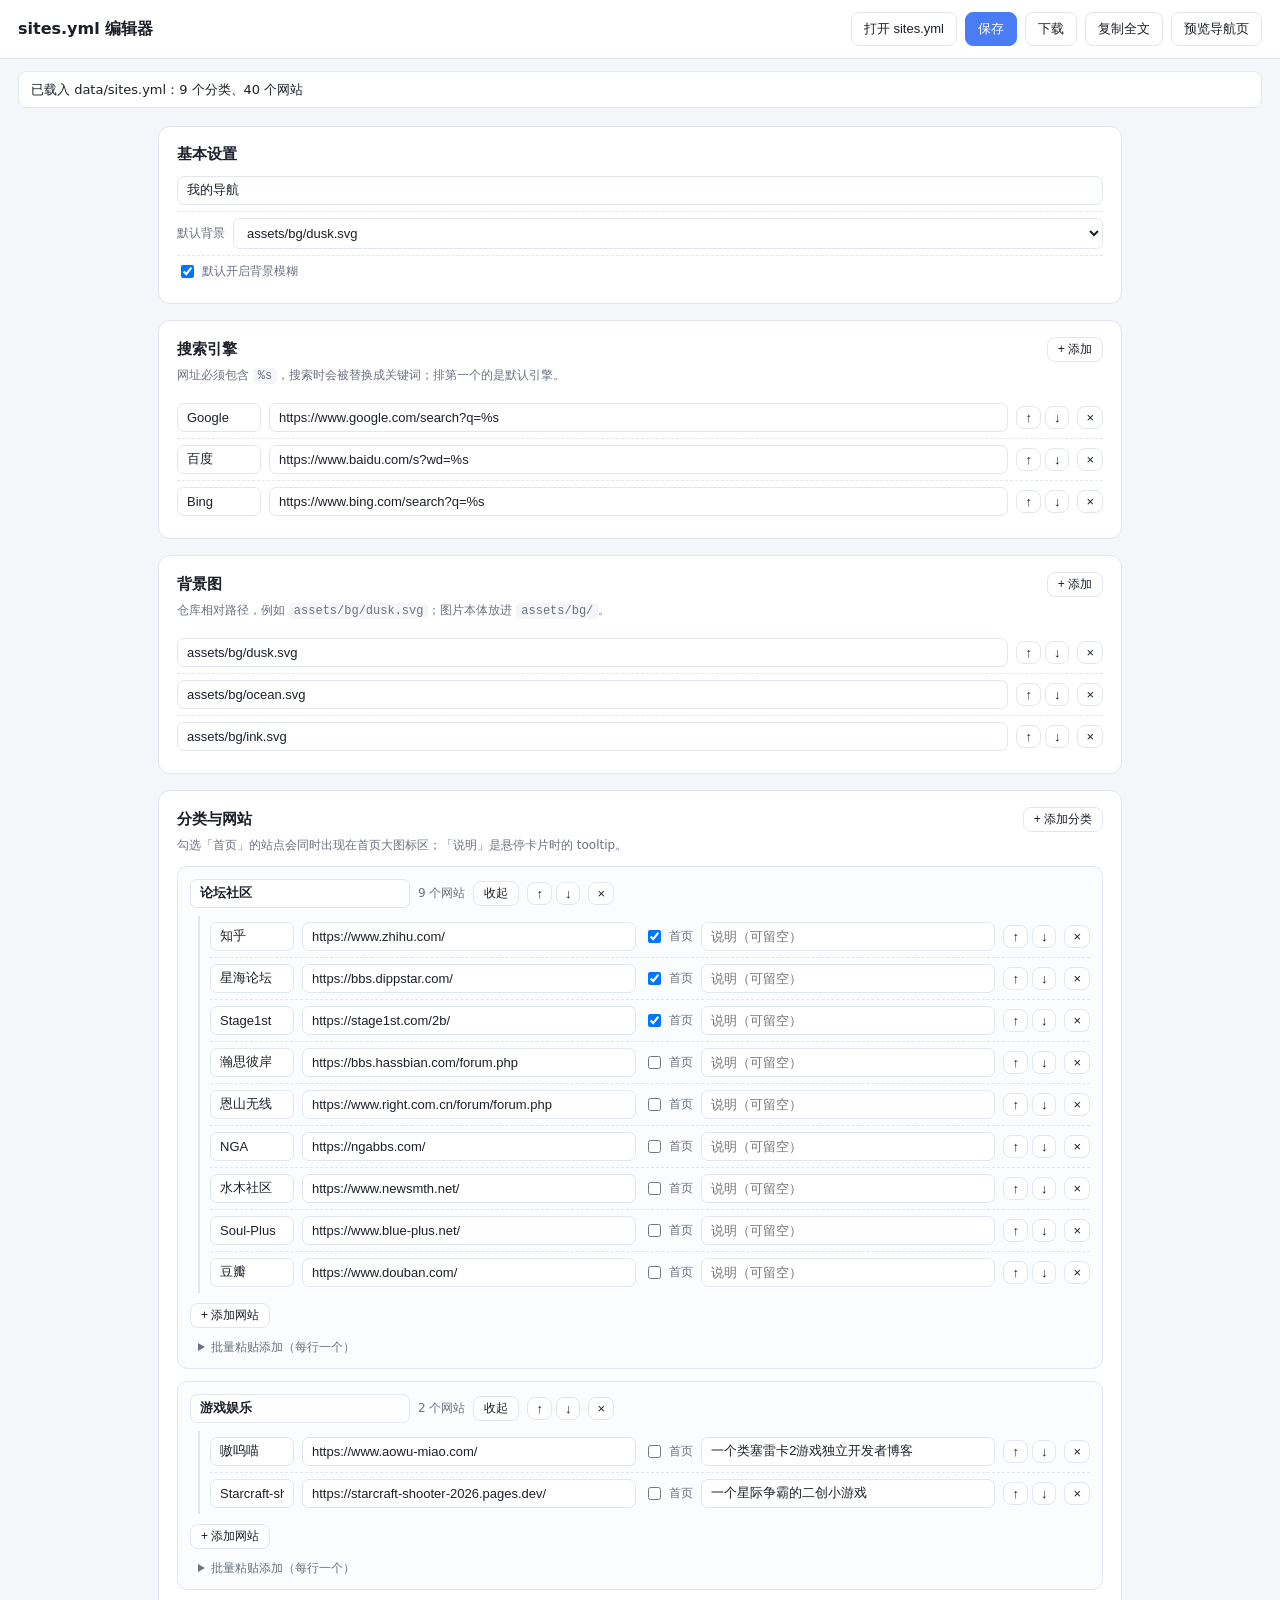
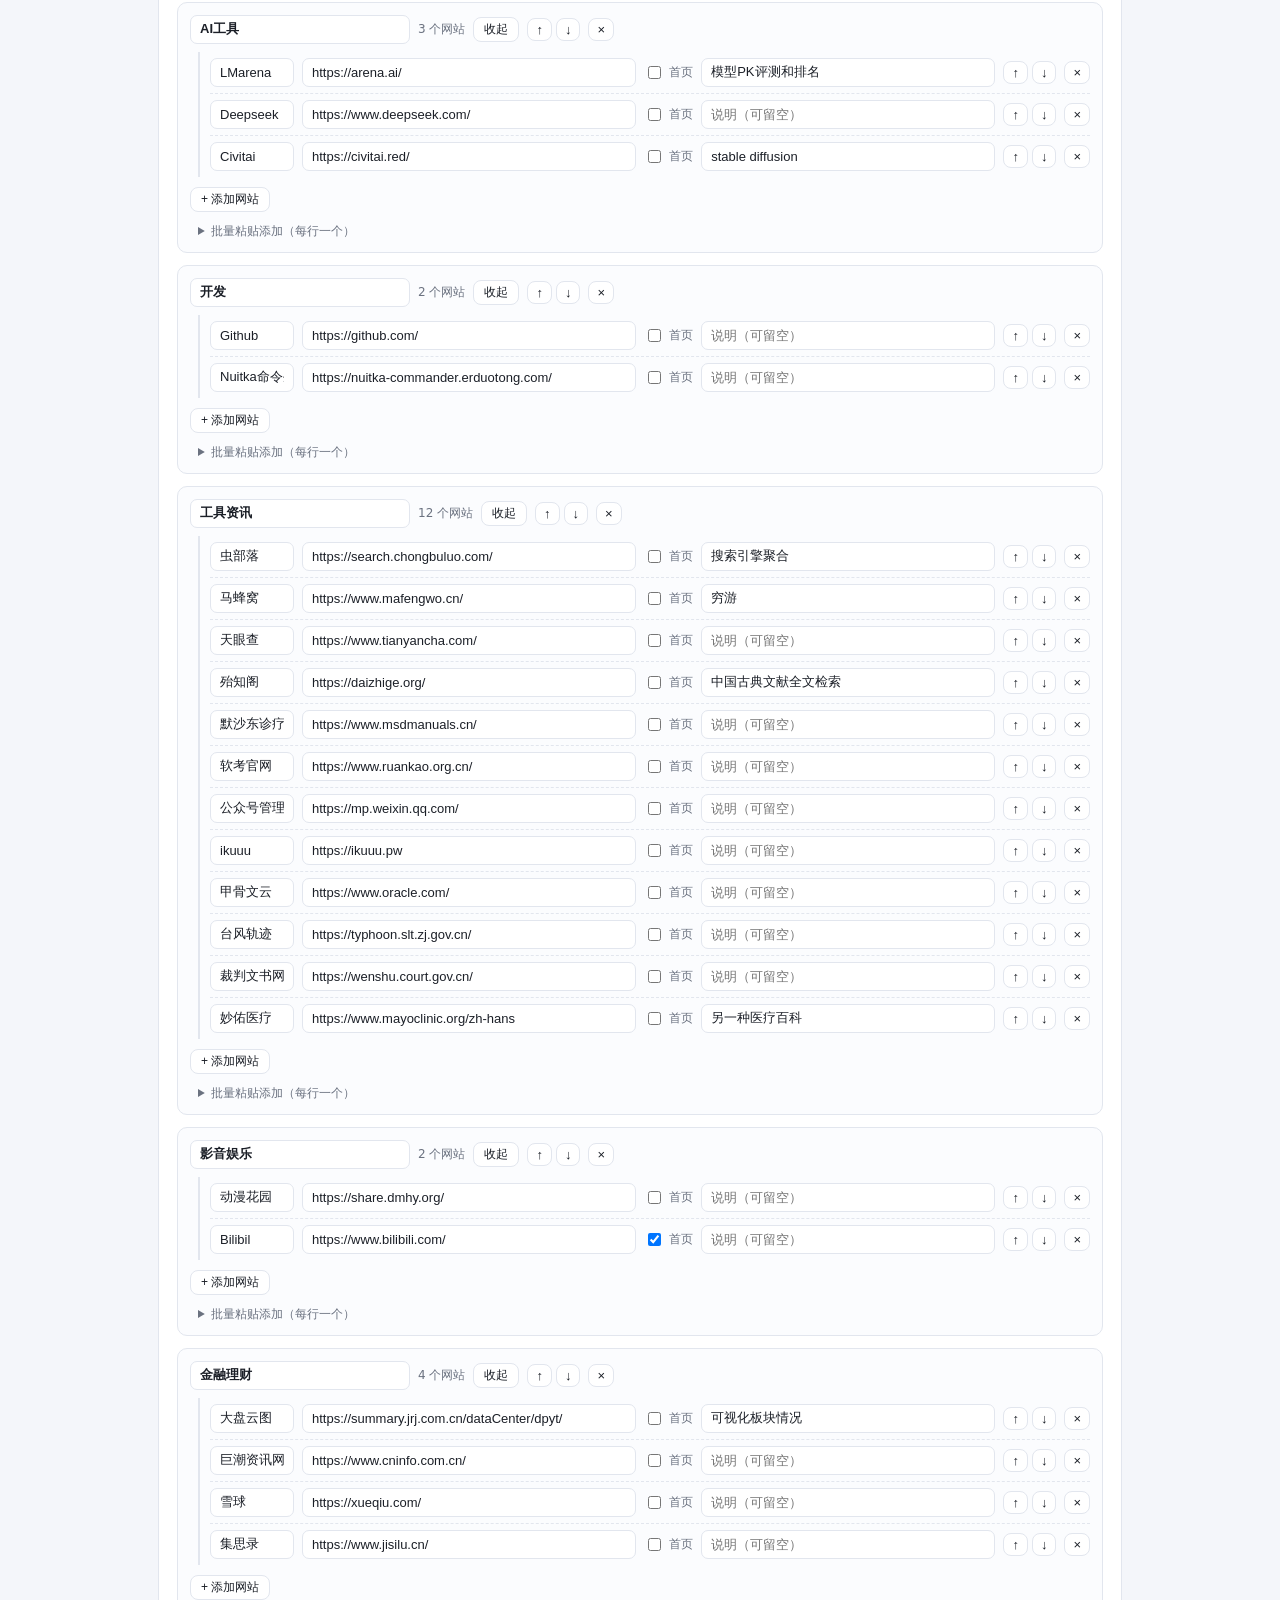
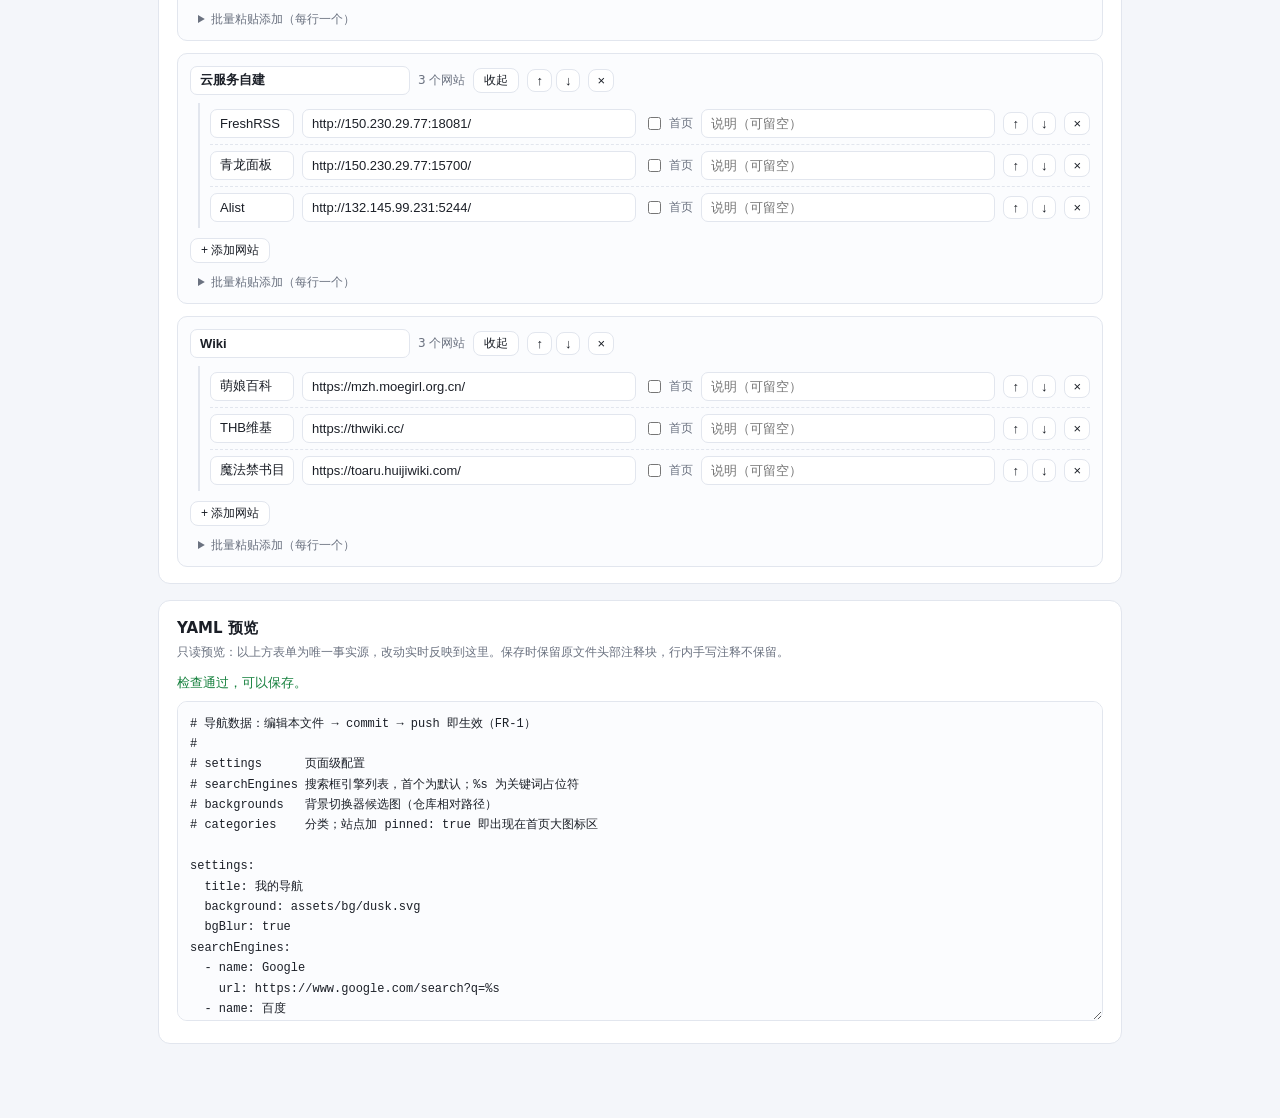
==== tools/yaml-editor.html @ 1fcb44eb "init: 纯静态个人导航页 原生 HTML + CSS + JavaScript，YAML 作单一数据源，零构建零 CDN。 首页 pinned 大图标、分类标签页、搜索引擎切换、背景与明暗主题， " ====
<!DOCTYPE html>
<html lang="zh-CN">
<head>
<meta charset="UTF-8">
<meta name="viewport" content="width=device-width, initial-scale=1">
<title>sites.yml 编辑器</title>
<style>
  :root {
    --bg: #f4f6fa; --fg: #1b1f27; --dim: #6b7280;
    --card: #fff; --line: #e2e6ee; --accent: #4a7cf7; --warn: #c2410c; --ok: #15803d;
  }
  * { box-sizing: border-box; }
  body {
    margin: 0; background: var(--bg); color: var(--fg);
    font: 14px/1.5 system-ui, -apple-system, "Segoe UI", "PingFang SC", "Microsoft YaHei", sans-serif;
  }
  .bar {
    position: sticky; top: 0; z-index: 5;
    display: flex; flex-wrap: wrap; align-items: center; gap: 10px;
    padding: 12px 18px; background: var(--card); border-bottom: 1px solid var(--line);
  }
  .bar h1 { margin: 0; font-size: 16px; font-weight: 600; }
  .acts { display: flex; flex-wrap: wrap; gap: 8px; margin-left: auto; }
  main { max-width: 1000px; margin: 0 auto; padding: 18px 18px 60px; }
  .card {
    margin-bottom: 16px; padding: 16px 18px;
    background: var(--card); border: 1px solid var(--line); border-radius: 12px;
  }
  .card h2 { display: flex; align-items: center; gap: 10px; margin: 0 0 4px; font-size: 15px; }
  .card h2 .btn { margin-left: auto; }
  .hint { margin: 0 0 12px; color: var(--dim); font-size: 12px; }
  code { padding: 1px 5px; border-radius: 4px; background: var(--bg); font-size: 12px; }
  .status { margin: 12px 18px 0; padding: 8px 12px; border-radius: 8px; background: var(--card); border: 1px solid var(--line); font-size: 13px; }
  .status[data-bad="1"] { border-color: var(--warn); color: var(--warn); }
  .btn {
    padding: 6px 12px; border: 1px solid var(--line); border-radius: 8px;
    background: var(--card); color: var(--fg); font-size: 13px; cursor: pointer; text-decoration: none;
  }
  .btn:hover { border-color: var(--accent); color: var(--accent); }
  .btn--go { border-color: var(--accent); background: var(--accent); color: #fff; }
  .btn--go:hover { color: #fff; opacity: .9; }
  .btn--icon { padding: 4px 8px; line-height: 1; }
  .btn--sm { padding: 3px 10px; font-size: 12px; }
  .row { display: flex; flex-wrap: wrap; align-items: center; gap: 8px; padding: 6px 0; border-bottom: 1px dashed var(--line); }
  .row:last-child { border-bottom: 0; }
  .in {
    flex: 1 1 140px; min-width: 0; padding: 6px 9px;
    border: 1px solid var(--line); border-radius: 7px; background: #fff; color: var(--fg); font-size: 13px;
  }
  .in--url { flex: 2 1 240px; }
  .in--desc { flex: 2 1 200px; }
  .in--sm { flex: 0 0 84px; }
  .in.bad { border-color: var(--warn); background: #fff7ed; }
  .pin { display: inline-flex; align-items: center; gap: 5px; font-size: 12px; color: var(--dim); white-space: nowrap; }
  .moves { display: inline-flex; gap: 4px; }
  .cat { margin-top: 12px; padding: 12px; border: 1px solid var(--line); border-radius: 10px; background: #fbfcfe; }
  .cat-head { display: flex; flex-wrap: wrap; align-items: center; gap: 8px; }
  .cat-head .in { flex: 0 1 220px; font-weight: 600; }
  .tag { font-size: 12px; color: var(--dim); }
  .sites { margin: 8px 0 0 8px; padding-left: 10px; border-left: 2px solid var(--line); }
  .cat.collapsed .sites, .cat.collapsed .batch { display: none; }
  .batch { margin: 10px 0 0 8px; font-size: 12px; color: var(--dim); }
  .batch textarea { width: 100%; margin-top: 6px; padding: 8px; border: 1px solid var(--line); border-radius: 8px; font: 12px/1.6 ui-monospace, Menlo, Consolas, monospace; }
  .yaml {
    width: 100%; height: 320px; margin-top: 8px; padding: 12px;
    border: 1px solid var(--line); border-radius: 10px; background: #fbfcfe;
    font: 12px/1.7 ui-monospace, Menlo, Consolas, monospace; color: var(--fg); resize: vertical;
  }
  .issues { margin: 0; font-size: 13px; }
  .issues.ok { color: var(--ok); }
  .issues ul { margin: 6px 0 0; padding-left: 20px; color: var(--warn); }
  .add { margin-top: 10px; }
</style>
</head>
<body>
  <header class="bar">
    <h1>sites.yml 编辑器</h1>
    <div class="acts">
      <button id="btn-open" class="btn">打开 sites.yml</button>
      <button id="btn-save" class="btn btn--go">保存</button>
      <button id="btn-download" class="btn">下载</button>
      <button id="btn-copy" class="btn">复制全文</button>
      <a class="btn" href="../index.html" target="_blank" rel="noopener">预览导航页</a>
    </div>
  </header>

  <p id="status" class="status">正在读取 data/sites.yml …</p>

  <main>
    <section class="card">
      <h2>基本设置</h2>
      <div id="settings"></div>
    </section>

    <section class="card">
      <h2>搜索引擎<button id="add-engine" class="btn btn--sm">+ 添加</button></h2>
      <p class="hint">网址必须包含 <code>%s</code>，搜索时会被替换成关键词；排第一个的是默认引擎。</p>
      <div id="engines"></div>
    </section>

    <section class="card">
      <h2>背景图<button id="add-bg" class="btn btn--sm">+ 添加</button></h2>
      <p class="hint">仓库相对路径，例如 <code>assets/bg/dusk.svg</code>；图片本体放进 <code>assets/bg/</code>。</p>
      <div id="bgs"></div>
    </section>

    <section class="card">
      <h2>分类与网站<button id="add-cat" class="btn btn--sm">+ 添加分类</button></h2>
      <p class="hint">勾选「首页」的站点会同时出现在首页大图标区；「说明」是悬停卡片时的 tooltip。</p>
      <div id="cats"></div>
    </section>

    <section class="card">
      <h2>YAML 预览</h2>
      <p class="hint">只读预览：以上方表单为唯一事实源，改动实时反映到这里。保存时保留原文件头部注释块，行内手写注释不保留。</p>
      <p id="issues" class="issues"></p>
      <textarea id="yaml" class="yaml" spellcheck="false" readonly></textarea>
    </section>
  </main>

  <input id="file" type="file" accept=".yml,.yaml,.txt" hidden>

  <script src="../js/vendor/js-yaml.min.js"></script>
  <script>
  (function () {
    'use strict';

    var model = null;   // 当前编辑中的数据结构
    var handle = null;  // File System Access 句柄，有则可一键覆盖原文件
    var yamlHeader = ''; // 原文件头部注释块；重 dump 会丢注释，导出时拼回

    function $(id) { return document.getElementById(id); }
    function isHttp(v) { return /^https?:\/\/\S+$/.test(String(v || '').trim()); }
    function arr(v) { return Array.isArray(v) ? v : []; }
    function str(v) { return v == null ? '' : String(v); }

    function el(tag, cls, text) {
      var n = document.createElement(tag);
      if (cls) n.className = cls;
      if (text != null) n.textContent = text;
      return n;
    }

    function input(value, ph, cls, onInput) {
      var i = el('input', 'in' + (cls ? ' ' + cls : ''));
      i.value = str(value);
      i.placeholder = ph;
      i.addEventListener('input', function () { onInput(i.value); });
      return i;
    }

    function button(label, title, fn, cls) {
      var b = el('button', 'btn ' + (cls || 'btn--icon'), label);
      b.type = 'button';
      b.title = title;
      b.addEventListener('click', fn);
      return b;
    }

    // 上移/下移：交换后重渲该列表
    function moves(list, i, rerender) {
      var wrap = el('span', 'moves');
      function swap(delta) {
        var j = i + delta;
        if (j < 0 || j >= list.length) return;
        var t = list[i]; list[i] = list[j]; list[j] = t;
        rerender();
        syncYaml();
      }
      wrap.appendChild(button('↑', '上移', function () { swap(-1); }));
      wrap.appendChild(button('↓', '下移', function () { swap(1); }));
      return wrap;
    }

    /* ---------------- 载入 ---------------- */

    function blankModel() {
      return {
        settings: { title: '导航', background: '', bgBlur: false },
        searchEngines: [], backgrounds: [], categories: []
      };
    }

    function loadText(text, source) {
      var raw;
      try {
        raw = jsyaml.load(text) || {};
      } catch (e) {
        status('YAML 解析失败：' + e.message, true);
        return false;
      }
      if (!raw || typeof raw !== 'object') raw = {};
      yamlHeader = (text.match(/^(?:[ \t]*(?:#[^\n]*)?\n)*/) || [''])[0];
      model = {
        settings: {
          title: str((raw.settings || {}).title) || '导航',
          background: str((raw.settings || {}).background),
          bgBlur: !!(raw.settings || {}).bgBlur
        },
        searchEngines: arr(raw.searchEngines).map(function (e) {
          return { name: str(e && e.name), url: str(e && e.url) };
        }),
        backgrounds: arr(raw.backgrounds).map(str),
        categories: arr(raw.categories).map(function (c) {
          return {
            name: str(c && c.name) || '未命名',
            sites: arr(c && c.sites).map(function (s) {
              return { name: str(s && s.name), url: str(s && s.url), pinned: !!(s && s.pinned), desc: str(s && s.desc) };
            })
          };
        })
      };
      renderAll();
      status('已载入 ' + source + '：' + model.categories.length + ' 个分类、' + countSites() + ' 个网站');
      return true;
    }

    function countSites() {
      return model.categories.reduce(function (n, c) { return n + c.sites.length; }, 0);
    }

    function status(text, bad) {
      var s = $('status');
      s.textContent = text;
      s.setAttribute('data-bad', bad ? '1' : '0');
    }

    /* ---------------- 渲染 ---------------- */

    function renderAll() {
      renderSettings();
      renderEngines();
      renderBg();
      renderCats();
      syncYaml();
    }

    function renderSettings() {
      var box = $('settings');
      box.textContent = '';

      var title = input(model.settings.title, '我的导航', '', function (v) { model.settings.title = v; syncYaml(); });
      box.appendChild(el('div', 'row', '')).appendChild(title);

      var sel = el('select', 'in');
      sel.appendChild(option('（无背景）', ''));
      model.backgrounds.forEach(function (p) { sel.appendChild(option(p, p)); });
      // 当前值不在候选里时补一项，避免静默丢失
      if (model.settings.background && model.backgrounds.indexOf(model.settings.background) === -1) {
        sel.appendChild(option(model.settings.background + '（不在候选列表中）', model.settings.background));
      }
      sel.value = model.settings.background || '';
      sel.addEventListener('change', function () { model.settings.background = sel.value; syncYaml(); });
      var r2 = el('div', 'row');
      r2.appendChild(el('span', 'tag', '默认背景'));
      r2.appendChild(sel);
      box.appendChild(r2);

      var lab = el('label', 'pin');
      var cb = el('input');
      cb.type = 'checkbox';
      cb.checked = model.settings.bgBlur;
      cb.addEventListener('change', function () { model.settings.bgBlur = cb.checked; syncYaml(); });
      lab.appendChild(cb);
      lab.appendChild(el('span', '', '默认开启背景模糊'));
      var r3 = el('div', 'row');
      r3.appendChild(lab);
      box.appendChild(r3);
    }

    function option(text, value) {
      var o = el('option', '', text);
      o.value = value;
      return o;
    }

    function renderEngines() {
      var box = $('engines');
      box.textContent = '';
      model.searchEngines.forEach(function (e, i) {
        var row = el('div', 'row');
        var name = input(e.name, '名称', 'in--sm', function (v) {
          e.name = v;
          mark(name, !e.name);
          syncYaml();
        });
        var url = input(e.url, 'https://...?q=%s', 'in--url', function (v) {
          e.url = v;
          mark(url, !isHttp(e.url) || e.url.indexOf('%s') === -1);
          syncYaml();
        });
        row.appendChild(name);
        row.appendChild(url);
        row.appendChild(moves(model.searchEngines, i, renderEngines));
        row.appendChild(button('×', '删除', function () {
          model.searchEngines.splice(i, 1);
          renderEngines();
          syncYaml();
        }));
        box.appendChild(row);
        mark(name, !e.name);
        mark(url, !isHttp(e.url) || e.url.indexOf('%s') === -1);
      });
      if (!model.searchEngines.length) box.appendChild(el('p', 'hint', '还没有搜索引擎'));
    }

    function renderBg() {
      var box = $('bgs');
      box.textContent = '';
      model.backgrounds.forEach(function (p, i) {
        var row = el('div', 'row');
        row.appendChild(input(p, 'assets/bg/xxx.svg', 'in--url', function (v) {
          model.backgrounds[i] = v;
          syncYaml();
        }));
        row.appendChild(moves(model.backgrounds, i, renderBg));
        row.appendChild(button('×', '删除', function () {
          model.backgrounds.splice(i, 1);
          renderBg();
          renderSettings();
          syncYaml();
        }));
        box.appendChild(row);
      });
      if (!model.backgrounds.length) box.appendChild(el('p', 'hint', '还没有候选背景'));
    }

    function renderCats() {
      var box = $('cats');
      box.textContent = '';
      model.categories.forEach(function (cat, ci) {
        var wrap = el('div', 'cat');
        var head = el('div', 'cat-head');
        head.appendChild(input(cat.name, '分类名', 'in--sm', function (v) { cat.name = v; syncYaml(); }));
        head.appendChild(el('span', 'tag', cat.sites.length + ' 个网站'));
        head.appendChild(button('收起', '收起/展开', function () {
          wrap.classList.toggle('collapsed');
        }, 'btn--sm'));
        head.appendChild(moves(model.categories, ci, renderCats));
        head.appendChild(button('×', '删除分类', function () {
          if (!confirm('删除分类「' + cat.name + '」及其 ' + cat.sites.length + ' 个网站？')) return;
          model.categories.splice(ci, 1);
          renderCats();
          syncYaml();
        }));
        wrap.appendChild(head);

        var list = el('div', 'sites');
        cat.sites.forEach(function (site, si) {
          list.appendChild(siteRow(cat, site, si));
        });
        wrap.appendChild(list);

        var addRow = el('div', 'add');
        addRow.appendChild(button('+ 添加网站', '新增一条', function () {
          cat.sites.push({ name: '', url: '', pinned: false, desc: '' });
          renderCats();
          syncYaml();
        }, 'btn--sm'));
        wrap.appendChild(addRow);

        wrap.appendChild(batchBox(cat));
        box.appendChild(wrap);
      });
      if (!model.categories.length) box.appendChild(el('p', 'hint', '还没有分类'));
    }

    function siteRow(cat, site, si) {
      var row = el('div', 'row');
      var name = input(site.name, '名称', 'in--sm', function (v) {
        site.name = v;
        mark(name, !site.name);
        syncYaml();
      });
      var url = input(site.url, 'https://...', 'in--url', function (v) {
        site.url = v.trim();
        // 网址填了但名字空着时，顺手用域名补上，省一次输入
        if (!site.name && isHttp(site.url)) {
          name.value = nameFromUrl(site.url);
          site.name = name.value;
        }
        mark(name, !site.name);
        mark(url, !isHttp(site.url));
        syncYaml();
      });
      var desc = input(site.desc, '说明（可留空）', 'in--desc', function (v) { site.desc = v; syncYaml(); });

      var pin = el('label', 'pin');
      var cb = el('input');
      cb.type = 'checkbox';
      cb.checked = site.pinned;
      cb.addEventListener('change', function () { site.pinned = cb.checked; syncYaml(); });
      pin.appendChild(cb);
      pin.appendChild(el('span', '', '首页'));

      row.appendChild(name);
      row.appendChild(url);
      row.appendChild(pin);
      row.appendChild(desc);
      row.appendChild(moves(cat.sites, si, renderCats));
      row.appendChild(button('×', '删除', function () {
        cat.sites.splice(si, 1);
        renderCats();
        syncYaml();
      }));

      mark(url, !isHttp(site.url));
      mark(name, !site.name);
      return row;
    }

    // 批量粘贴：每行一个网站，格式「网址」或「名称 网址 说明」
    function batchBox(cat) {
      var box = el('details', 'batch');
      box.appendChild(el('summary', '', '批量粘贴添加（每行一个）'));
      var ta = el('textarea');
      ta.rows = 3;
      ta.placeholder = 'https://example.com\n谷歌 https://www.google.com 搜索\n少数派 | https://sspai.com | 优质内容平台';
      var go = button('批量添加', '按行解析并追加到本分类', function () {
        var lines = ta.value.split('\n');
        var added = 0;
        lines.forEach(function (line) {
          var site = parseSite(line);
          if (!site) return;
          cat.sites.push(site);
          added++;
        });
        ta.value = '';
        renderCats();
        syncYaml();
        status(added ? '已添加 ' + added + ' 个网站到「' + cat.name + '」' : '没有识别到有效行（每行要有 http/https 网址）', !added);
      }, 'btn--sm');
      box.appendChild(ta);
      box.appendChild(go);
      return box;
    }

    function parseSite(line) {
      line = String(line).trim();
      if (!line || line.charAt(0) === '#') return null;
      var parts = line.indexOf('|') !== -1
        ? line.split('|').map(function (s) { return s.trim(); })
        : line.split(/\s+/);
      parts = parts.filter(Boolean);
      if (!parts.length) return null;

      var name = '', url = '', desc = '';
      var head = parts.findIndex(function (p) { return /^https?:\/\//i.test(p); });
      if (head === -1) return null;
      if (head > 0) name = parts.slice(0, head).join(' ');
      url = parts[head];
      desc = parts.slice(head + 1).join(' ');
      if (!isHttp(url)) return null;
      return { name: name || nameFromUrl(url), url: url, pinned: false, desc: desc };
    }

    function nameFromUrl(url) {
      try {
        var host = new URL(url).hostname.replace(/^www\./, '');
        return host.charAt(0).toUpperCase() + host.slice(1);
      } catch (e) {
        return '';
      }
    }

    function mark(node, bad) {
      node.classList.toggle('bad', !!bad);
    }

    /* ---------------- 导出 ---------------- */

    // 空字段不写进 YAML，保持文件干净
    function clean() {
      return {
        settings: {
          title: model.settings.title,
          background: model.settings.background || '',
          bgBlur: !!model.settings.bgBlur
        },
        searchEngines: model.searchEngines.map(function (e) { return { name: e.name, url: e.url }; }),
        backgrounds: model.backgrounds.slice(),
        categories: model.categories.map(function (c) {
          return {
            name: c.name,
            sites: c.sites.map(function (s) {
              var o = { name: s.name, url: s.url };
              if (s.pinned) o.pinned = true;
              if (s.desc) o.desc = s.desc;
              return o;
            })
          };
        })
      };
    }

    function validate() {
      var issues = [];
      if (!model.settings.title) issues.push('页面标题为空');
      model.searchEngines.forEach(function (e, i) {
        var tag = '第 ' + (i + 1) + ' 个搜索引擎';
        if (!e.name) issues.push(tag + '未填名称');
        if (!isHttp(e.url)) issues.push(tag + '网址无效（须 http/https）');
        else if (e.url.indexOf('%s') === -1) issues.push(tag + '网址缺少 %s 占位符');
      });
      model.categories.forEach(function (c) {
        if (!c.name) issues.push('有分类未命名');
        c.sites.forEach(function (s) {
          if (!isHttp(s.url)) issues.push('「' + (s.name || '未命名') + '」网址无效（须 http/https）');
          else if (!s.name) issues.push(s.url + ' 未填名称');
        });
      });
      return issues;
    }

    function syncYaml() {
      // 预览区只读，无条件回写，保存的永远是当前表单内容
      $('yaml').value = yamlHeader + jsyaml.dump(clean(), { lineWidth: -1, noRefs: true });

      var issues = validate();
      var box = $('issues');
      box.textContent = '';
      box.className = 'issues' + (issues.length ? '' : ' ok');
      if (!issues.length) {
        box.textContent = '检查通过，可以保存。';
        return;
      }
      box.textContent = '有 ' + issues.length + ' 处需要注意（不影响保存，但导航页会丢弃无效条目）：';
      var ul = el('ul');
      issues.slice(0, 12).forEach(function (t) { ul.appendChild(el('li', '', t)); });
      if (issues.length > 12) ul.appendChild(el('li', '', '……其余 ' + (issues.length - 12) + ' 处类似'));
      box.appendChild(ul);
    }

    function currentText() {
      return $('yaml').value;
    }

    function download() {
      var blob = new Blob([currentText()], { type: 'text/yaml;charset=utf-8' });
      var a = el('a');
      a.href = URL.createObjectURL(blob);
      a.download = 'sites.yml';
      a.click();
      setTimeout(function () { URL.revokeObjectURL(a.href); }, 1000);
      status('已下载 sites.yml —— 用它覆盖 data/sites.yml 即可');
    }

    async function save() {
      var text = currentText();
      try {
        if (!handle && window.showSaveFilePicker) {
          handle = await window.showSaveFilePicker({
            suggestedName: 'sites.yml',
            types: [{ description: 'YAML 文件', accept: { 'text/yaml': ['.yml', '.yaml'] } }]
          });
        }
        if (handle) {
          var w = await handle.createWritable();
          await w.write(text);
          await w.close();
          status('已保存：' + handle.name + '（回到导航页刷新即可看到）');
          return;
        }
      } catch (e) {
        if (e && e.name === 'AbortError') { status('已取消保存'); return; }
      }
      download();
    }

    async function openFile() {
      if (window.showOpenFilePicker) {
        try {
          var picks = await window.showOpenFilePicker({
            multiple: false,
            types: [{ description: 'YAML 文件', accept: { 'text/yaml': ['.yml', '.yaml'] } }]
          });
          handle = picks[0];
          var f = await handle.getFile();
          loadText(await f.text(), handle.name);
          return;
        } catch (e) {
          if (e && e.name !== 'AbortError') handle = null;
          else return;
        }
      }
      $('file').click();
    }

    /* ---------------- 接线 ---------------- */

    $('btn-open').addEventListener('click', openFile);
    $('btn-save').addEventListener('click', save);
    $('btn-download').addEventListener('click', download);
    $('btn-copy').addEventListener('click', function () {
      var ta = $('yaml');
      ta.select();
      if (navigator.clipboard) {
        navigator.clipboard.writeText(currentText()).then(
          function () { status('已复制到剪贴板'); },
          function () { status('复制失败，请手动全选预览区复制', true); }
        );
      } else {
        status('浏览器不支持一键复制，已选中全文，请按 Ctrl+C', true);
      }
    });

    $('file').addEventListener('change', function () {
      var f = this.files[0];
      this.value = '';
      if (f) f.text().then(function (t) { loadText(t, f.name); });
    });

    $('add-engine').addEventListener('click', function () {
      model.searchEngines.push({ name: '', url: 'https://www.baidu.com/s?wd=%s' });
      renderEngines();
      syncYaml();
    });

    $('add-bg').addEventListener('click', function () {
      model.backgrounds.push('');
      renderBg();
      syncYaml();
    });

    $('add-cat').addEventListener('click', function () {
      model.categories.push({ name: '新分类', sites: [] });
      renderCats();
      syncYaml();
    });

    if (typeof jsyaml === 'undefined') {
      status('js-yaml 未加载。请通过本地 HTTP 服务打开本页：在项目根目录运行 python -m http.server 8765，再访问 http://127.0.0.1:8765/tools/yaml-editor.html', true);
      return;
    }

    // 自动读取 data/sites.yml（需 HTTP；file:// 下请用「打开 sites.yml」）
    fetch('../data/sites.yml').then(function (r) {
      if (!r.ok) throw new Error('HTTP ' + r.status);
      return r.text();
    }).then(function (t) {
      loadText(t, 'data/sites.yml');
    }).catch(function () {
      model = blankModel();
      renderAll();
      status('未能自动读取 data/sites.yml。请点「打开 sites.yml」选择文件，或经本地 HTTP 服务打开本页（python -m http.server 8765）。', true);
    });
  })();
  </script>
</body>
</html>
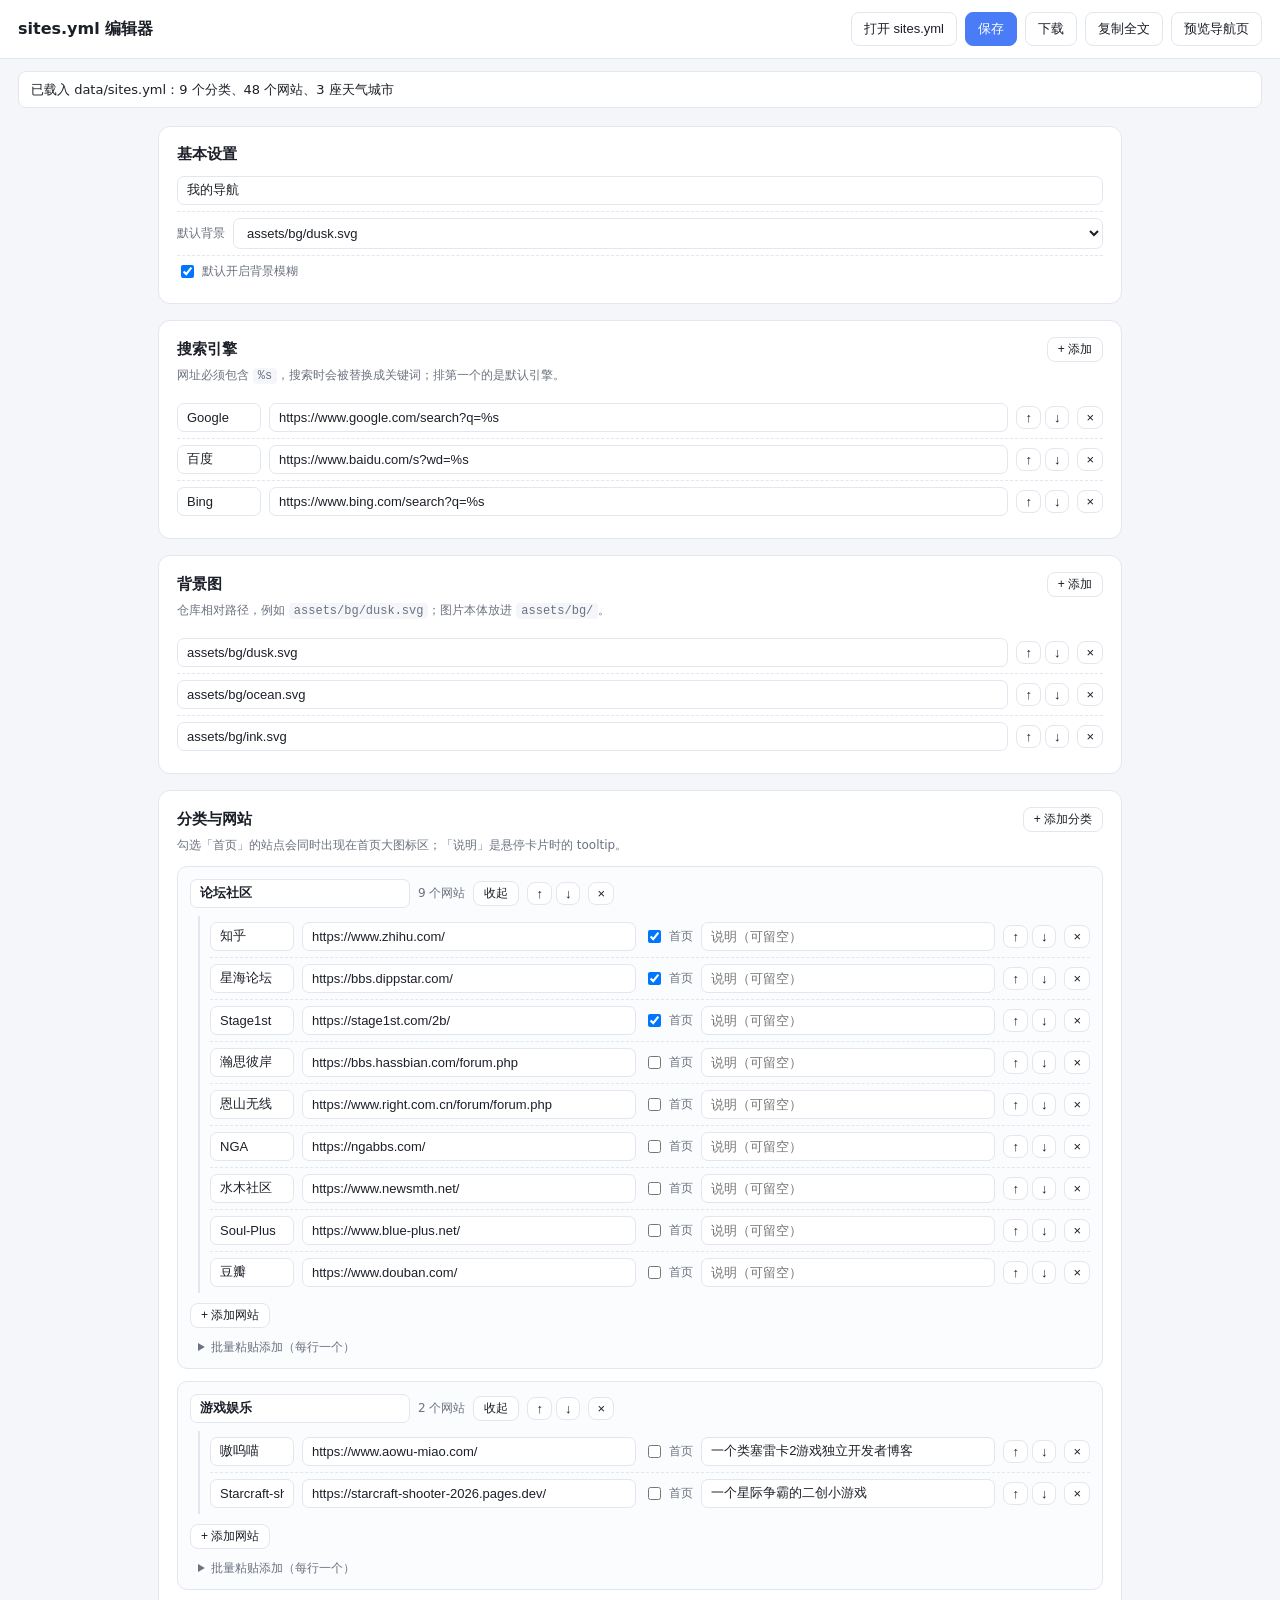
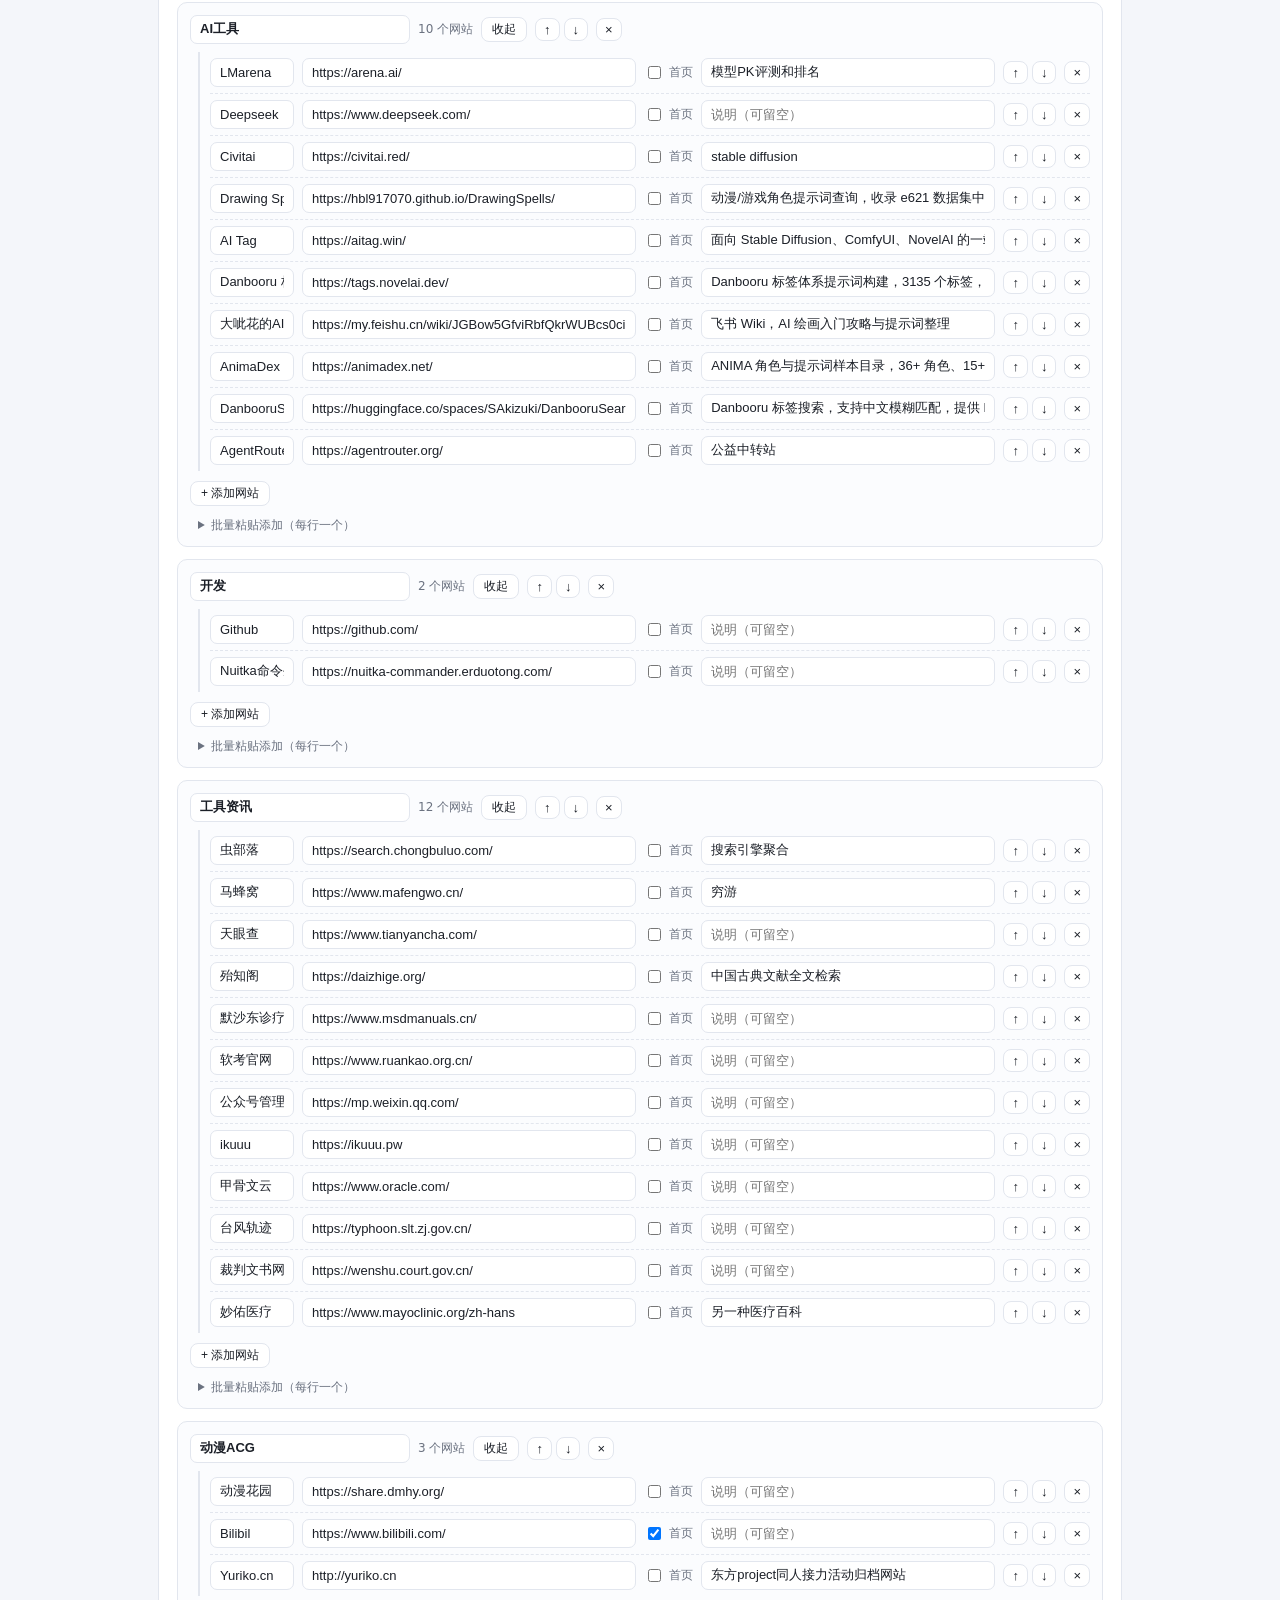
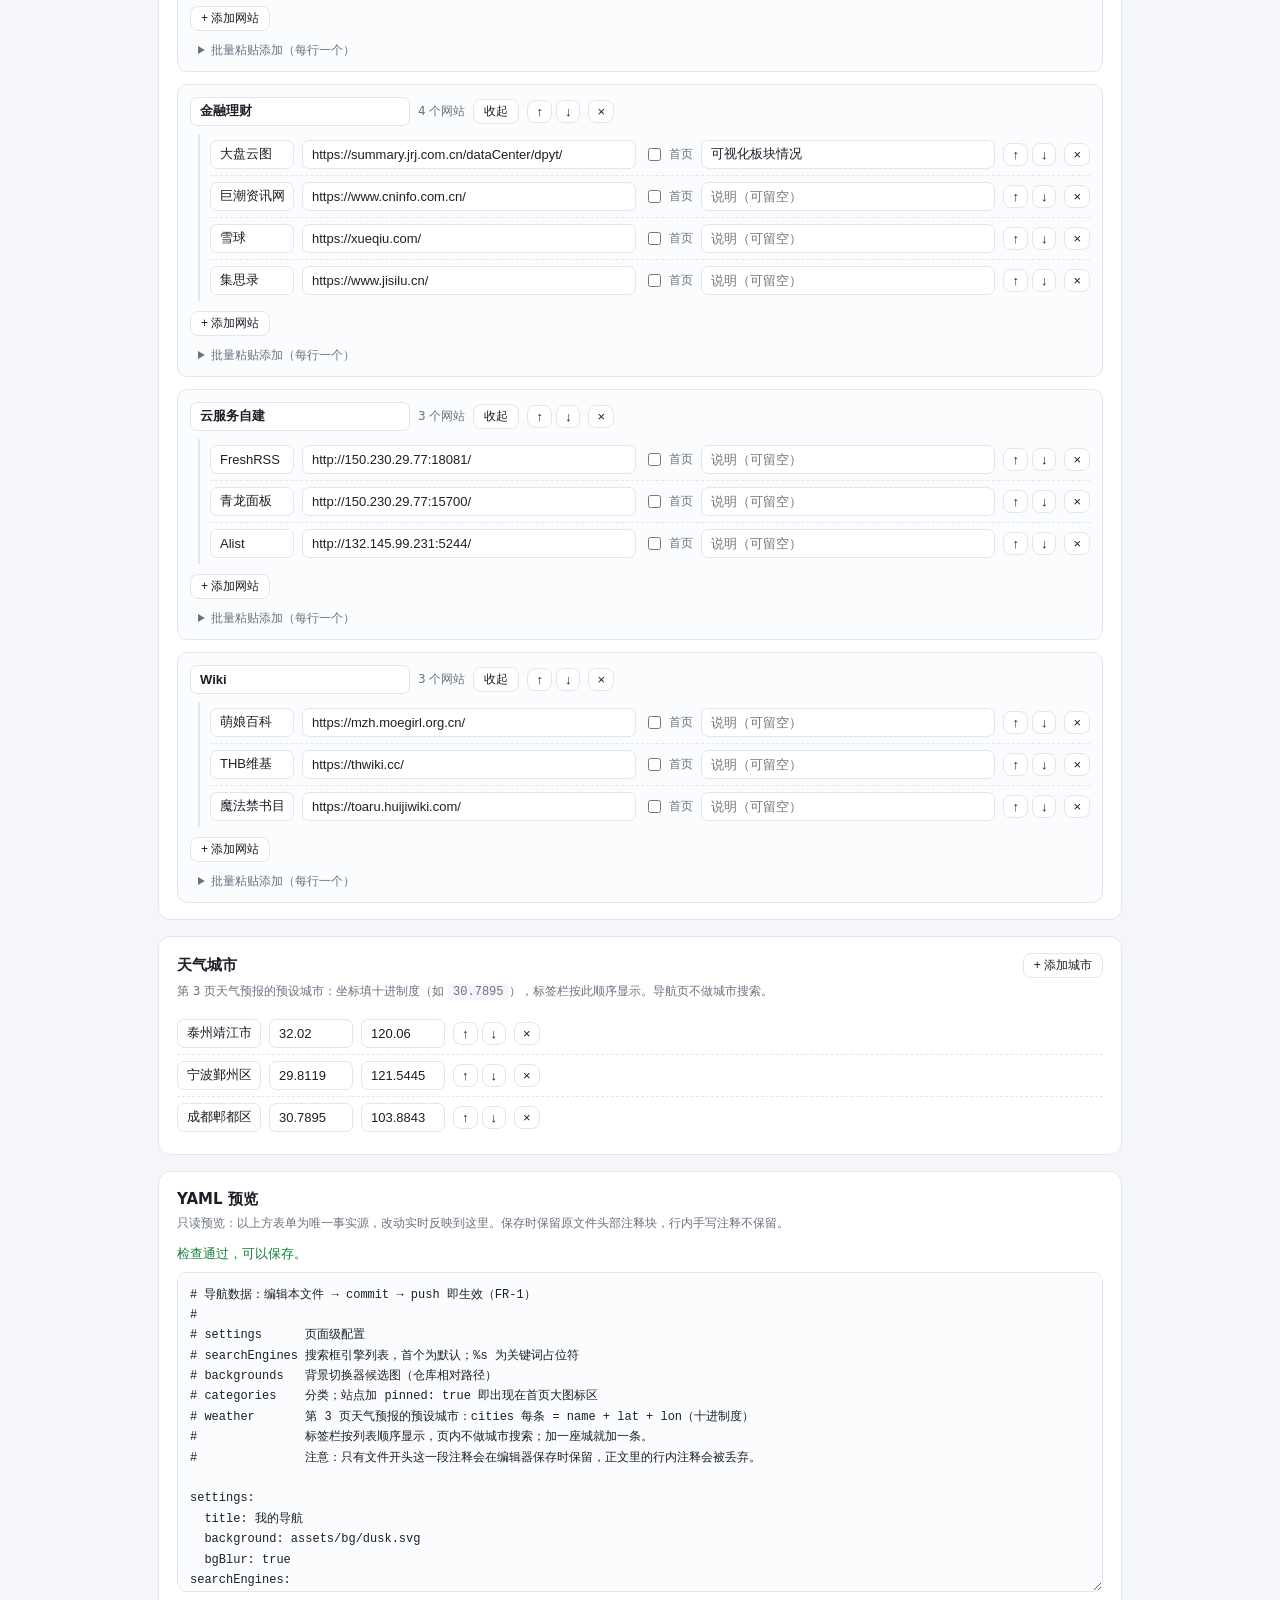
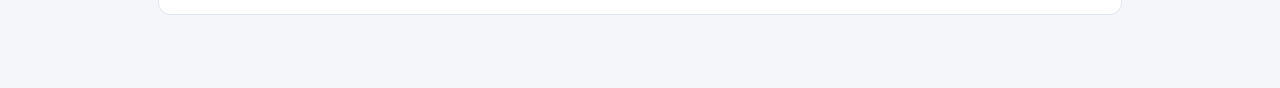
==== commit c091ccf3: "feat: 四页翻页 + 大盘云图 + 天气预报 + 台风嵌入；v1.7 流畅度走查 桌面端由单页扩展为四页 deck（滚轮/键盘/圆点整页翻动，移动端退化长页）： - FR-11 翻页层 deck." ====
--- a/tools/yaml-editor.html
+++ b/tools/yaml-editor.html
@@ -111,6 +111,12 @@
     </section>
 
     <section class="card">
+      <h2>天气城市<button id="add-city" class="btn btn--sm">+ 添加城市</button></h2>
+      <p class="hint">第 3 页天气预报的预设城市：坐标填十进制度（如 <code>30.7895</code>），标签栏按此顺序显示。导航页不做城市搜索。</p>
+      <div id="cities"></div>
+    </section>
+
+    <section class="card">
       <h2>YAML 预览</h2>
       <p class="hint">只读预览：以上方表单为唯一事实源，改动实时反映到这里。保存时保留原文件头部注释块，行内手写注释不保留。</p>
       <p id="issues" class="issues"></p>
@@ -177,7 +183,8 @@
     function blankModel() {
       return {
         settings: { title: '导航', background: '', bgBlur: false },
-        searchEngines: [], backgrounds: [], categories: []
+        searchEngines: [], backgrounds: [], categories: [],
+        weather: { cities: [] }
       };
     }
 
@@ -208,10 +215,17 @@
               return { name: str(s && s.name), url: str(s && s.url), pinned: !!(s && s.pinned), desc: str(s && s.desc) };
             })
           };
-        })
+        }),
+        // 表单里坐标按字符串编辑，导出时再数值化
+        weather: {
+          cities: arr(raw.weather && raw.weather.cities).map(function (c) {
+            return { name: str(c && c.name), lat: str(c && c.lat), lon: str(c && c.lon) };
+          })
+        }
       };
       renderAll();
-      status('已载入 ' + source + '：' + model.categories.length + ' 个分类、' + countSites() + ' 个网站');
+      status('已载入 ' + source + '：' + model.categories.length + ' 个分类、' + countSites() + ' 个网站、' +
+             model.weather.cities.length + ' 座天气城市');
       return true;
     }
 
@@ -232,7 +246,49 @@
       renderEngines();
       renderBg();
       renderCats();
+      renderCities();
       syncYaml();
+    }
+
+    function validLat(v) {
+      var n = Number(String(v).trim());
+      return String(v).trim() !== '' && isFinite(n) && n >= -90 && n <= 90;
+    }
+
+    function validLon(v) {
+      var n = Number(String(v).trim());
+      return String(v).trim() !== '' && isFinite(n) && n >= -180 && n <= 180;
+    }
+
+    function renderCities() {
+      var box = $('cities');
+      box.textContent = '';
+      model.weather.cities.forEach(function (c, i) {
+        var row = el('div', 'row');
+        var name = input(c.name, '城市名', 'in--sm', function (v) {
+          c.name = v; mark(name, !c.name); syncYaml();
+        });
+        var lat = input(c.lat, '纬度 30.7895', 'in--sm', function (v) {
+          c.lat = v; mark(lat, !validLat(v)); syncYaml();
+        });
+        var lon = input(c.lon, '经度 103.8843', 'in--sm', function (v) {
+          c.lon = v; mark(lon, !validLon(v)); syncYaml();
+        });
+        row.appendChild(name);
+        row.appendChild(lat);
+        row.appendChild(lon);
+        row.appendChild(moves(model.weather.cities, i, renderCities));
+        row.appendChild(button('×', '删除', function () {
+          model.weather.cities.splice(i, 1);
+          renderCities();
+          syncYaml();
+        }));
+        box.appendChild(row);
+        mark(name, !c.name);
+        mark(lat, !validLat(c.lat));
+        mark(lon, !validLon(c.lon));
+      });
+      if (!model.weather.cities.length) box.appendChild(el('p', 'hint', '还没有天气城市'));
     }
 
     function renderSettings() {
@@ -489,8 +545,19 @@
               return o;
             })
           };
-        })
+        }),
+        weather: {
+          cities: model.weather.cities.map(function (c) {
+            return { name: c.name, lat: num(c.lat), lon: num(c.lon) };
+          }).filter(function (c) { return c.name || c.lat || c.lon; })
+        }
       };
+    }
+
+    // 坐标：能数值化就出数字（YAML 里不带引号），否则原样留字符串，让用户看得见自己填了什么
+    function num(v) {
+      var n = Number(String(v).trim());
+      return String(v).trim() !== '' && isFinite(n) ? n : String(v).trim();
     }
 
     function validate() {
@@ -508,6 +575,12 @@
           if (!isHttp(s.url)) issues.push('「' + (s.name || '未命名') + '」网址无效（须 http/https）');
           else if (!s.name) issues.push(s.url + ' 未填名称');
         });
+      });
+      model.weather.cities.forEach(function (c, i) {
+        var tag = '第 ' + (i + 1) + ' 座天气城市';
+        if (!c.name) issues.push(tag + '未填名称');
+        if (!validLat(c.lat)) issues.push((c.name || tag) + ' 纬度无效（须 -90~90 的数字）');
+        if (!validLon(c.lon)) issues.push((c.name || tag) + ' 经度无效（须 -180~180 的数字）');
       });
       return issues;
     }
@@ -628,6 +701,12 @@
       syncYaml();
     });
 
+    $('add-city').addEventListener('click', function () {
+      model.weather.cities.push({ name: '', lat: '', lon: '' });
+      renderCities();
+      syncYaml();
+    });
+
     if (typeof jsyaml === 'undefined') {
       status('js-yaml 未加载。请通过本地 HTTP 服务打开本页：在项目根目录运行 python -m http.server 8765，再访问 http://127.0.0.1:8765/tools/yaml-editor.html', true);
       return;
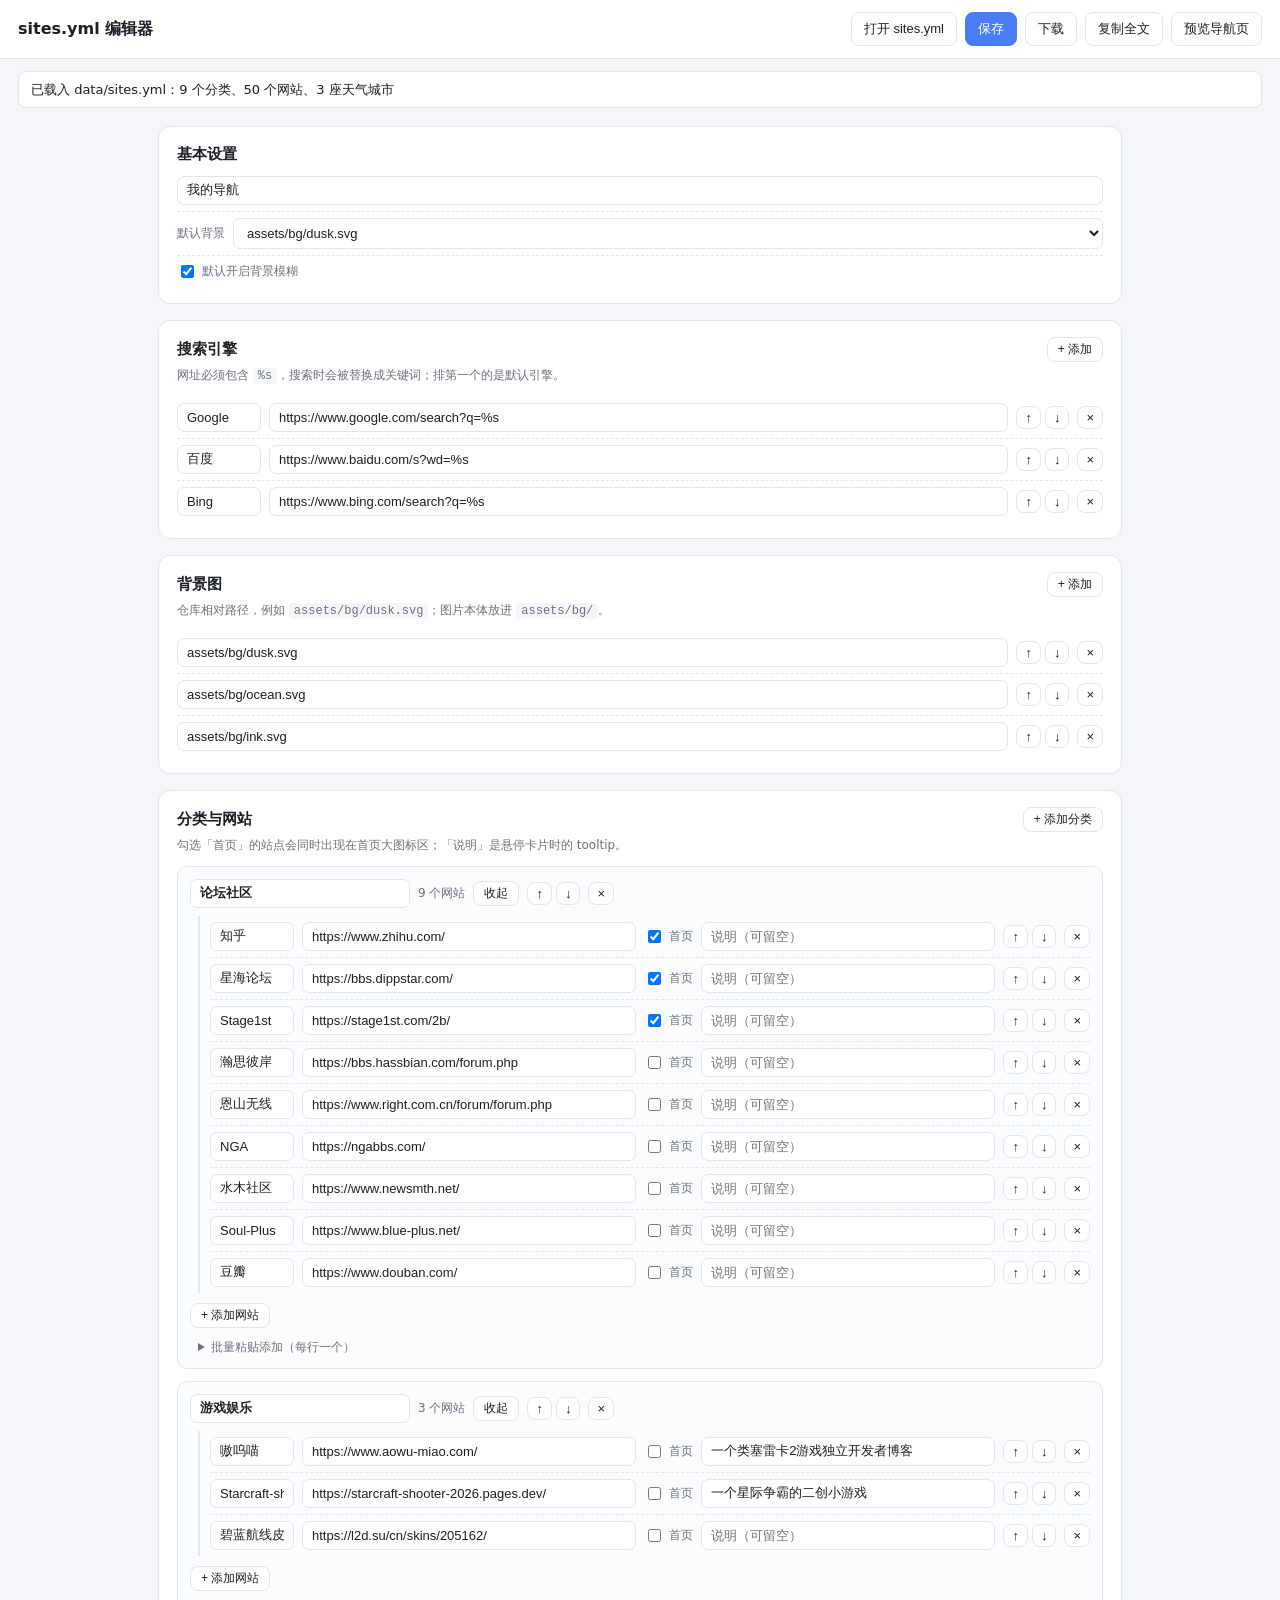
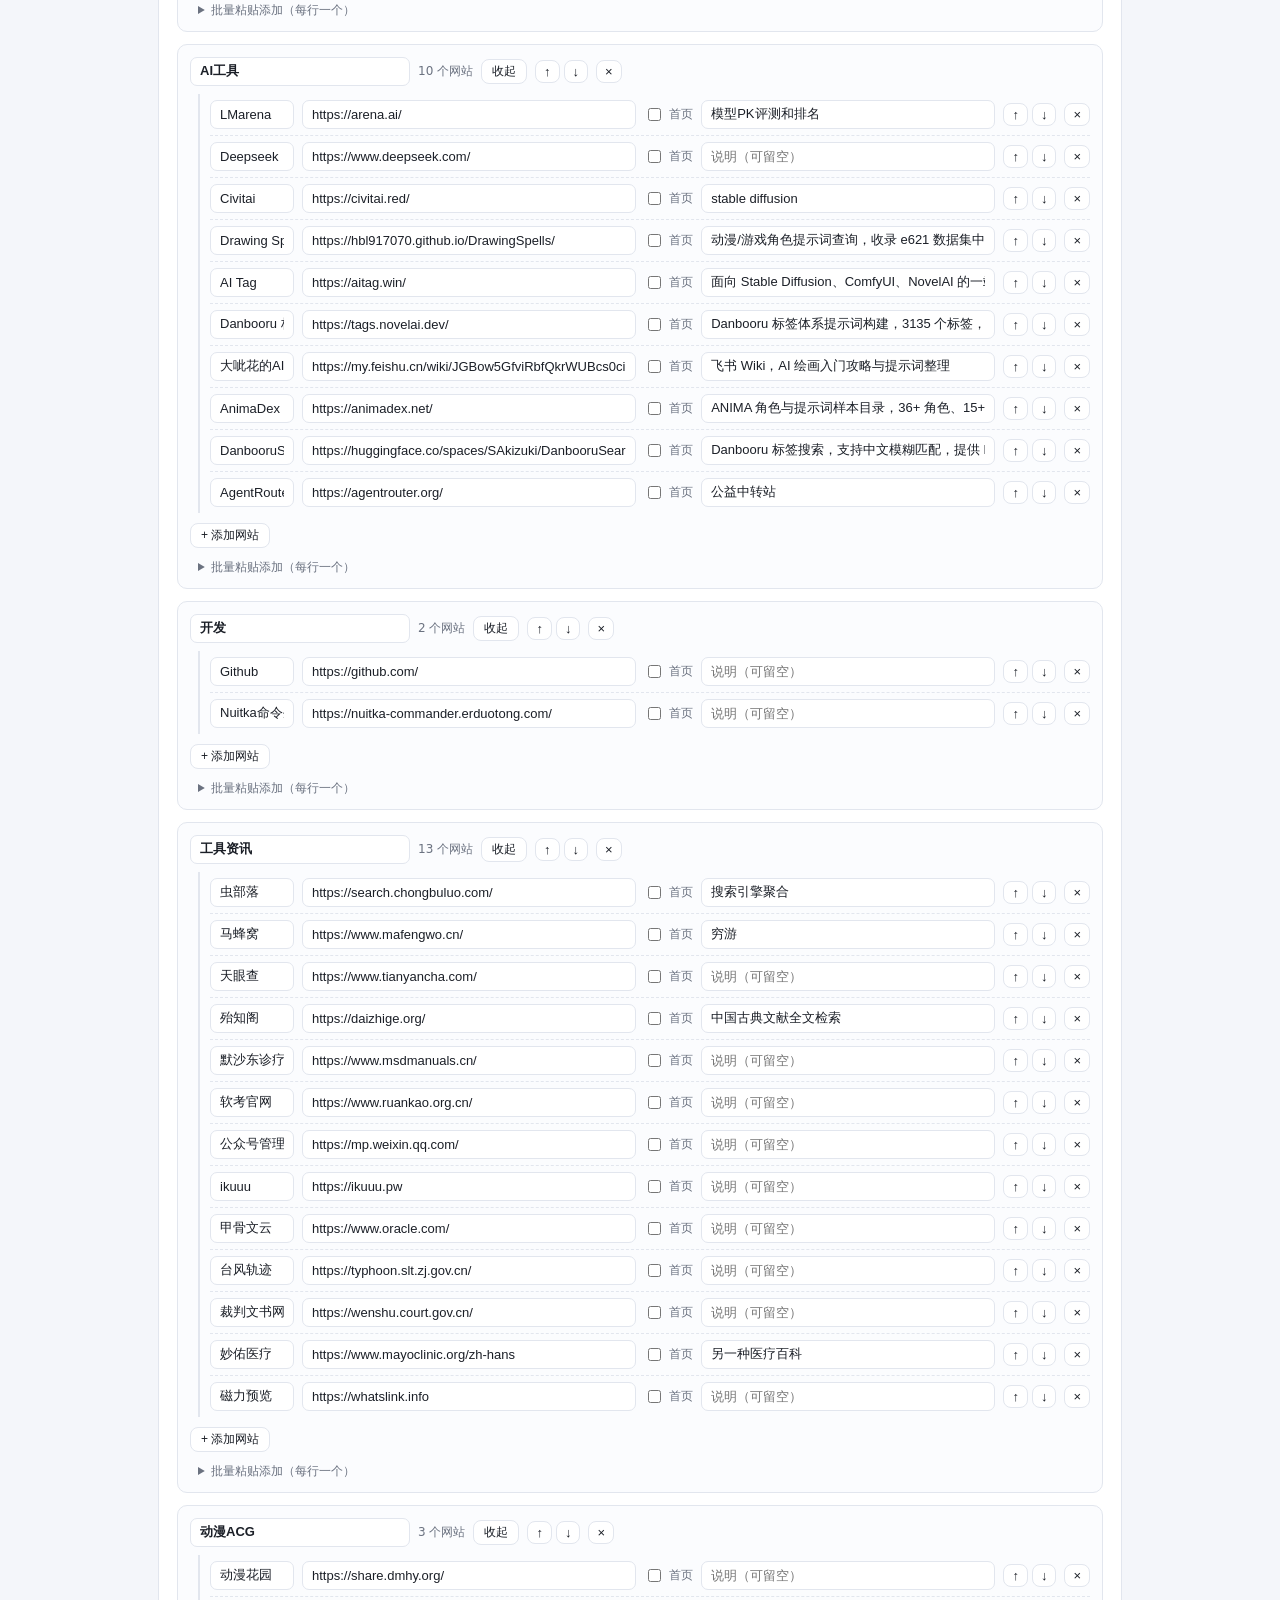
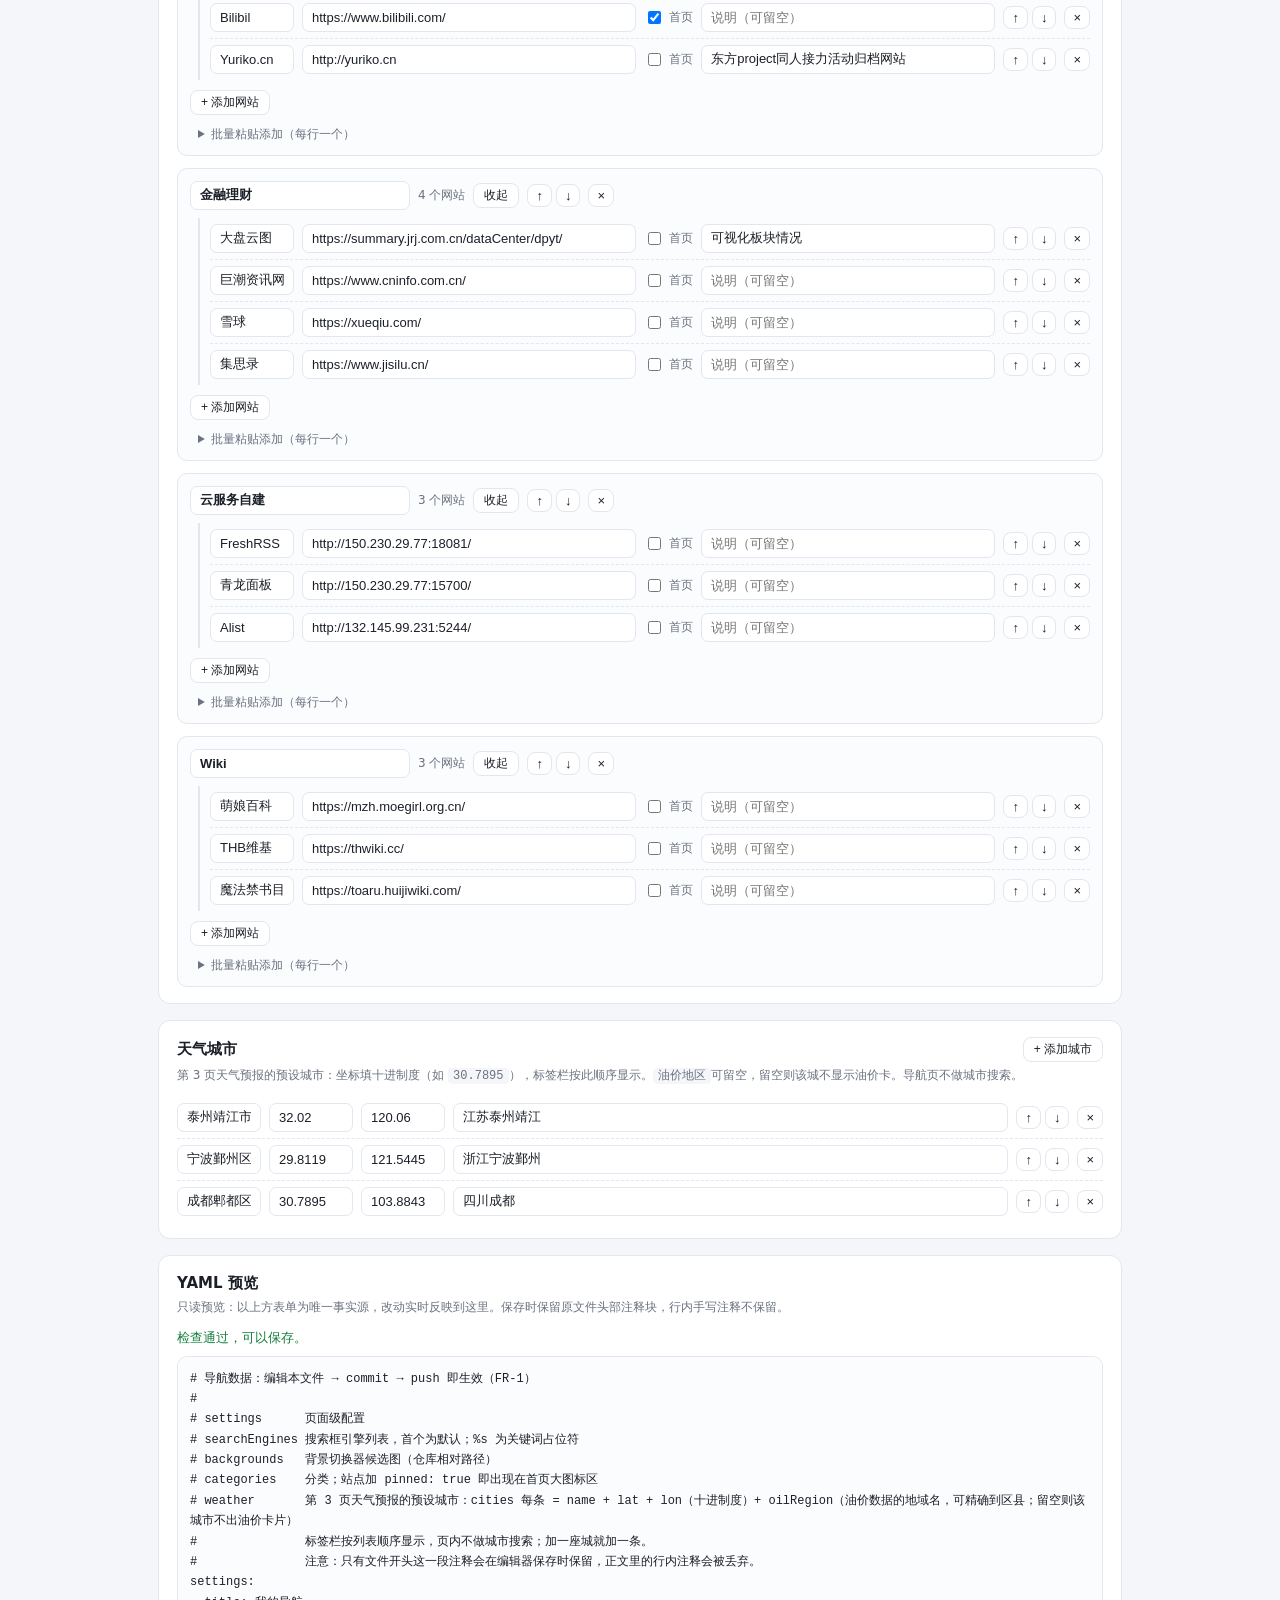
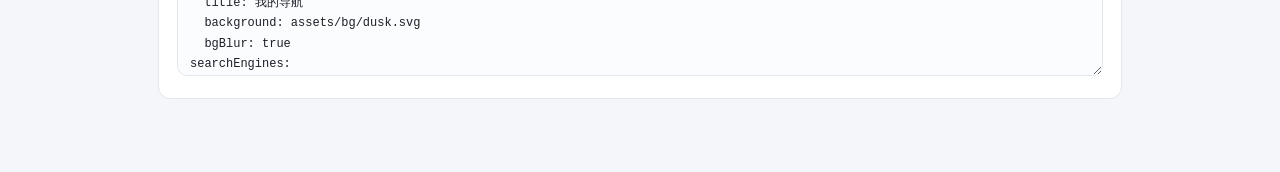
==== commit b2eaa83e: "fix： 扫完了。先说结论：**代码整体是干净的**（这一版刚做过一轮 v1.8 死代码清理），剩下的是一批小而确定的残留 + 几处注释与实现不符。我直接清掉。 发现一个真 bug——v1.8 那次把" ====
--- a/tools/yaml-editor.html
+++ b/tools/yaml-editor.html
@@ -50,6 +50,7 @@
   .in--url { flex: 2 1 240px; }
   .in--desc { flex: 2 1 200px; }
   .in--sm { flex: 0 0 84px; }
+  .in--region { flex: 1 1 160px; }
   .in.bad { border-color: var(--warn); background: #fff7ed; }
   .pin { display: inline-flex; align-items: center; gap: 5px; font-size: 12px; color: var(--dim); white-space: nowrap; }
   .moves { display: inline-flex; gap: 4px; }
@@ -112,7 +113,7 @@
 
     <section class="card">
       <h2>天气城市<button id="add-city" class="btn btn--sm">+ 添加城市</button></h2>
-      <p class="hint">第 3 页天气预报的预设城市：坐标填十进制度（如 <code>30.7895</code>），标签栏按此顺序显示。导航页不做城市搜索。</p>
+      <p class="hint">第 3 页天气预报的预设城市：坐标填十进制度（如 <code>30.7895</code>），标签栏按此顺序显示。<code>油价地区</code>可留空，留空则该城不显示油价卡。导航页不做城市搜索。</p>
       <div id="cities"></div>
     </section>
 
@@ -219,7 +220,7 @@
         // 表单里坐标按字符串编辑，导出时再数值化
         weather: {
           cities: arr(raw.weather && raw.weather.cities).map(function (c) {
-            return { name: str(c && c.name), lat: str(c && c.lat), lon: str(c && c.lon) };
+            return { name: str(c && c.name), lat: str(c && c.lat), lon: str(c && c.lon), oilRegion: str(c && c.oilRegion) };
           })
         }
       };
@@ -250,14 +251,10 @@
       syncYaml();
     }
 
-    function validLat(v) {
-      var n = Number(String(v).trim());
-      return String(v).trim() !== '' && isFinite(n) && n >= -90 && n <= 90;
-    }
-
-    function validLon(v) {
-      var n = Number(String(v).trim());
-      return String(v).trim() !== '' && isFinite(n) && n >= -180 && n <= 180;
+    function validCoord(v, limit) {
+      var s = String(v).trim();
+      var n = Number(s);
+      return s !== '' && isFinite(n) && Math.abs(n) <= limit;
     }
 
     function renderCities() {
@@ -269,14 +266,18 @@
           c.name = v; mark(name, !c.name); syncYaml();
         });
         var lat = input(c.lat, '纬度 30.7895', 'in--sm', function (v) {
-          c.lat = v; mark(lat, !validLat(v)); syncYaml();
+          c.lat = v; mark(lat, !validCoord(v, 90)); syncYaml();
         });
         var lon = input(c.lon, '经度 103.8843', 'in--sm', function (v) {
-          c.lon = v; mark(lon, !validLon(v)); syncYaml();
+          c.lon = v; mark(lon, !validCoord(v, 180)); syncYaml();
+        });
+        var region = input(c.oilRegion, '油价地区（可空，如 浙江宁波鄞州）', 'in--region', function (v) {
+          c.oilRegion = v; syncYaml();
         });
         row.appendChild(name);
         row.appendChild(lat);
         row.appendChild(lon);
+        row.appendChild(region);
         row.appendChild(moves(model.weather.cities, i, renderCities));
         row.appendChild(button('×', '删除', function () {
           model.weather.cities.splice(i, 1);
@@ -285,8 +286,8 @@
         }));
         box.appendChild(row);
         mark(name, !c.name);
-        mark(lat, !validLat(c.lat));
-        mark(lon, !validLon(c.lon));
+        mark(lat, !validCoord(c.lat, 90));
+        mark(lon, !validCoord(c.lon, 180));
       });
       if (!model.weather.cities.length) box.appendChild(el('p', 'hint', '还没有天气城市'));
     }
@@ -548,7 +549,9 @@
         }),
         weather: {
           cities: model.weather.cities.map(function (c) {
-            return { name: c.name, lat: num(c.lat), lon: num(c.lon) };
+            var o = { name: c.name, lat: num(c.lat), lon: num(c.lon) };
+            if (c.oilRegion) o.oilRegion = c.oilRegion;
+            return o;
           }).filter(function (c) { return c.name || c.lat || c.lon; })
         }
       };
@@ -579,8 +582,8 @@
       model.weather.cities.forEach(function (c, i) {
         var tag = '第 ' + (i + 1) + ' 座天气城市';
         if (!c.name) issues.push(tag + '未填名称');
-        if (!validLat(c.lat)) issues.push((c.name || tag) + ' 纬度无效（须 -90~90 的数字）');
-        if (!validLon(c.lon)) issues.push((c.name || tag) + ' 经度无效（须 -180~180 的数字）');
+        if (!validCoord(c.lat, 90)) issues.push((c.name || tag) + ' 纬度无效（须 -90~90 的数字）');
+        if (!validCoord(c.lon, 180)) issues.push((c.name || tag) + ' 经度无效（须 -180~180 的数字）');
       });
       return issues;
     }
@@ -702,7 +705,7 @@
     });
 
     $('add-city').addEventListener('click', function () {
-      model.weather.cities.push({ name: '', lat: '', lon: '' });
+      model.weather.cities.push({ name: '', lat: '', lon: '', oilRegion: '' });
       renderCities();
       syncYaml();
     });
